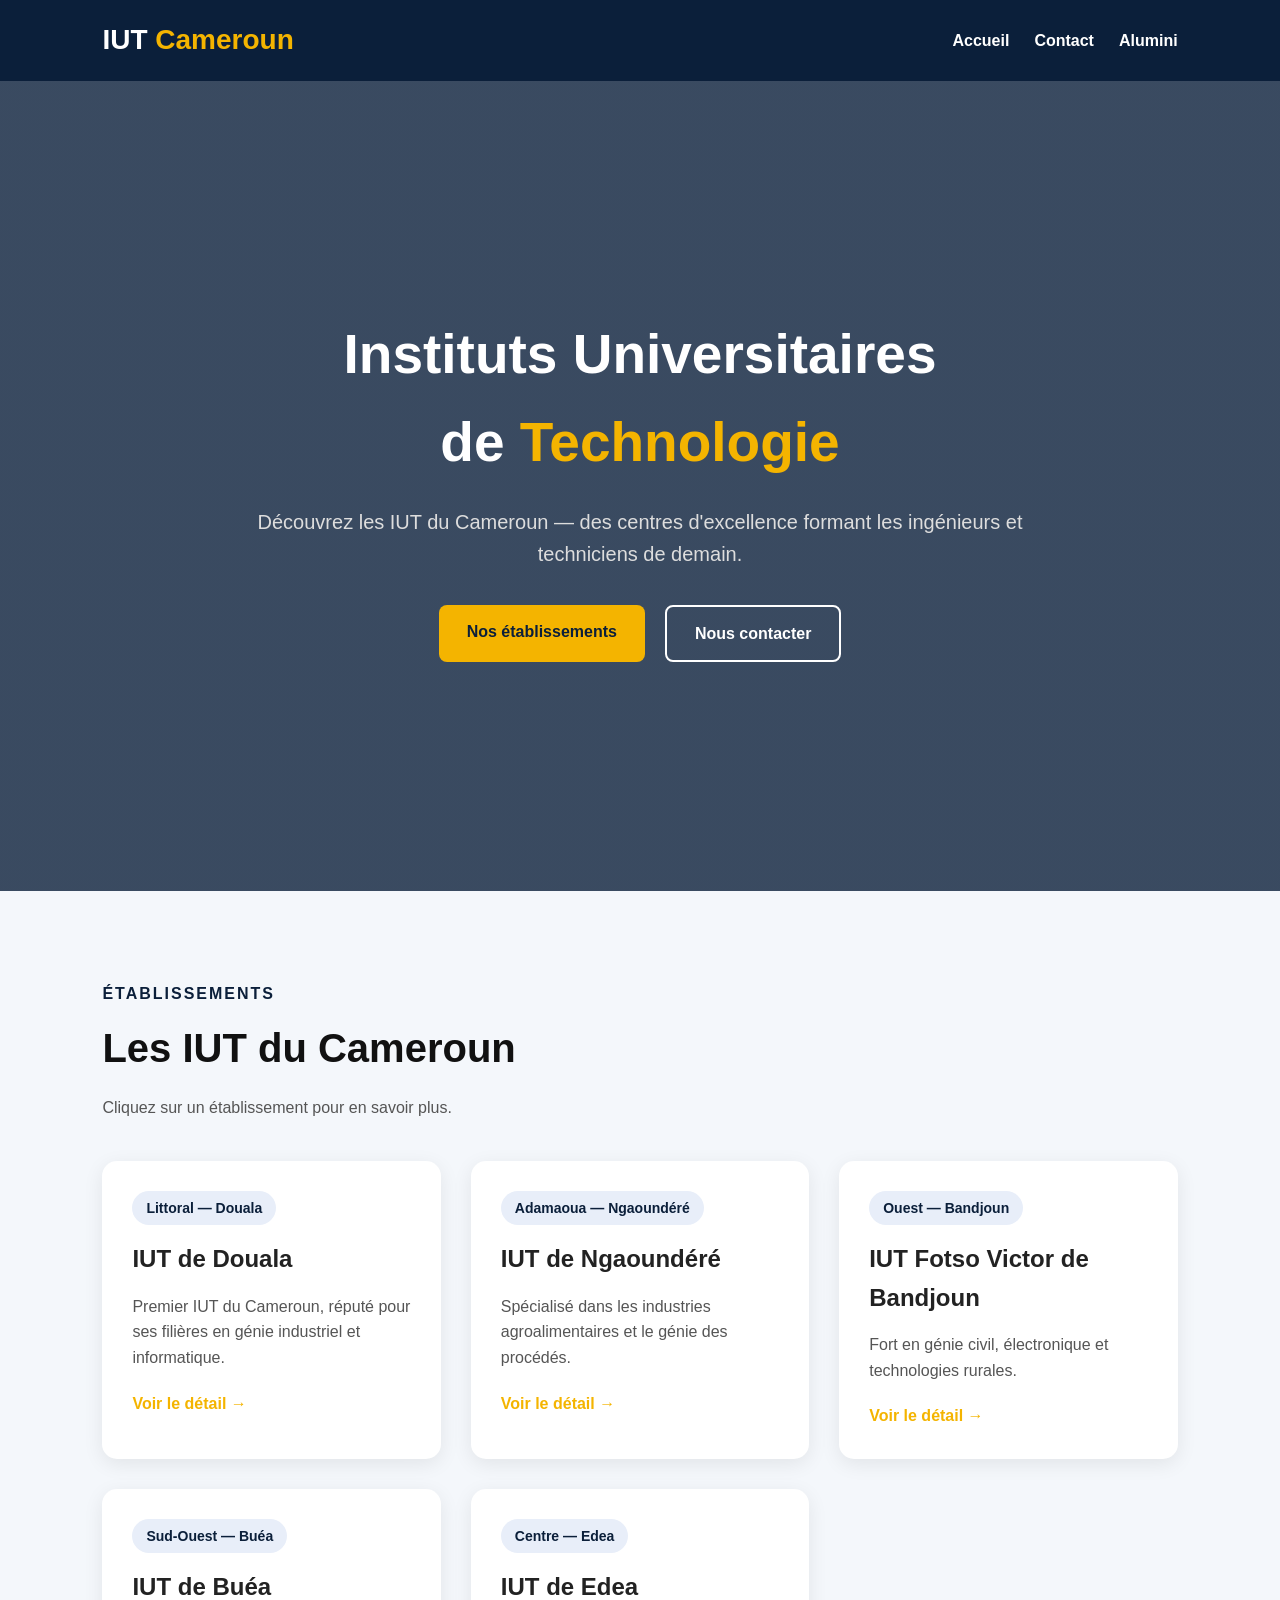
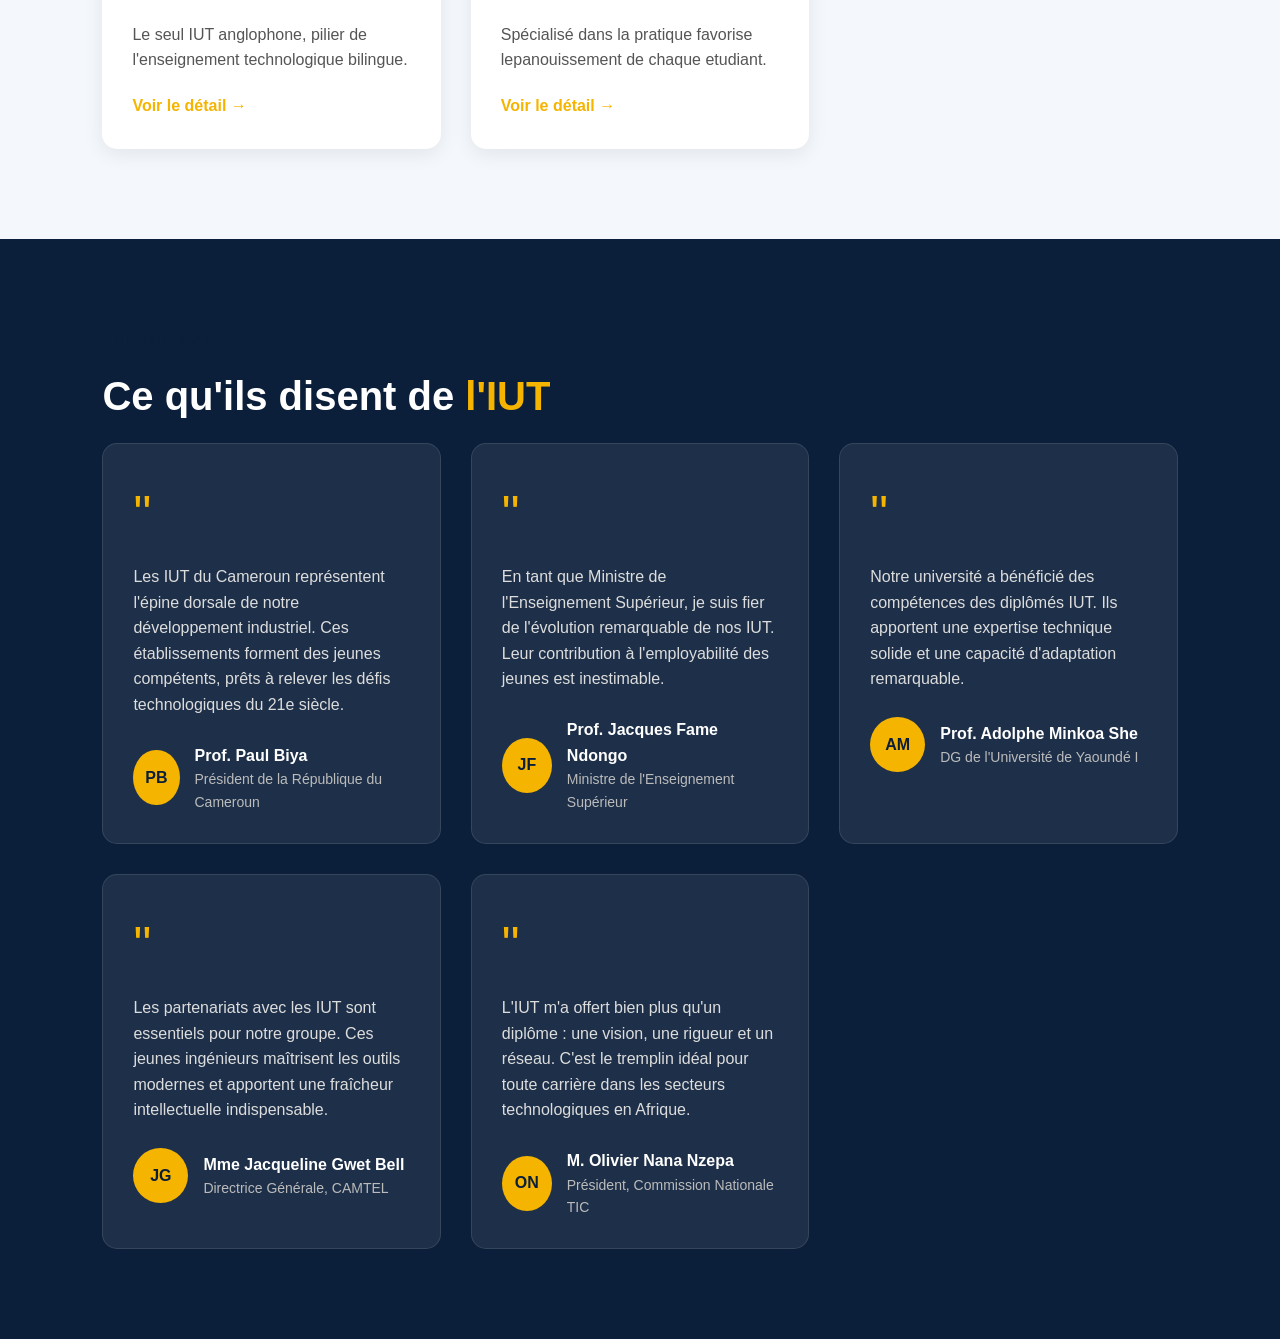
==== index.html @ 18b9422d "Add files via upload" ====
<!doctype html>
<html lang="fr">
  <head>
    <meta charset="UTF-8" />
    <meta name="viewport" content="width=device-width, initial-scale=1.0" />
    <title>IUT Cameroun</title>
    <link rel="stylesheet" href="style2.css" />
  </head>
  <body>
    <!-- NAVBAR -->
    <nav class="navbar">
      <div class="nav-logo">IUT <span>Cameroun</span></div>
      <ul class="nav-links">
        <li><a href="index.html">Accueil</a></li>
        <li><a href="contact.html">Contact</a></li>
        <li><a href="alumini.html">Alumini</a></li>
      </ul>
    </nav>

    <!-- HERO -->
    <section class="hero">
      <div class="hero-content">
        <h1>
          Instituts Universitaires<br />de <span class="gold">Technologie</span>
        </h1>
        <p class="hero-sub">
          Découvrez les IUT du Cameroun — des centres d'excellence formant les
          ingénieurs et techniciens de demain.
        </p>
        <div class="hero-btns">
          <a href="#iuts" class="btn-primary">Nos établissements</a>
          <a href="contact.html" class="btn-outline">Nous contacter</a>
        </div>
      </div>
    </section>

    <!-- LISTE DES IUTs -->
    <section class="section">
      <p class="section-label">Établissements</p>
      <h2 class="section-title">Les IUT du Cameroun</h2>
      <div class="divider"></div>
      <p class="section-sub">
        Cliquez sur un établissement pour en savoir plus.
      </p>

      <div class="grid">
        <a href="iut-douala.html" class="card">
          <span class="card-region">Littoral — Douala</span>
          <h3>IUT de Douala</h3>
          <p>
            Premier IUT du Cameroun, réputé pour ses filières en génie
            industriel et informatique.
          </p>
          <span class="card-link">Voir le détail →</span>
        </a>

        <a href="iut-ngaoundere.html" class="card">
          <span class="card-region">Adamaoua — Ngaoundéré</span>
          <h3>IUT de Ngaoundéré</h3>
          <p>
            Spécialisé dans les industries agroalimentaires et le génie des
            procédés.
          </p>
          <span class="card-link">Voir le détail →</span>
        </a>

        <a href="iut-bandjoun.html" class="card">
          <span class="card-region">Ouest — Bandjoun</span>
          <h3>IUT Fotso Victor de Bandjoun</h3>
          <p>Fort en génie civil, électronique et technologies rurales.</p>
          <span class="card-link">Voir le détail →</span>
        </a>

        <a href="iut-buea.html" class="card">
          <span class="card-region">Sud-Ouest — Buéa</span>
          <h3>IUT de Buéa</h3>
          <p>
            Le seul IUT anglophone, pilier de l'enseignement technologique
            bilingue.
          </p>
          <span class="card-link">Voir le détail →</span>
        </a>

        <a href="iut-edea.html" class="card">
          <span class="card-region">Centre — Edea</span>
          <h3>IUT de Edea</h3>
          <p>
            Spécialisé dans la pratique favorise lepanouissement de chaque
            etudiant.
          </p>
          <span class="card-link">Voir le détail →</span>
        </a>
      </div>
    </section>

    <!-- TÉMOIGNAGES -->
    <section class="section section-dark" id="temoignages">
      <p class="section-label gold">Témoignages</p>
      <h2 class="section-title white">
        Ce qu'ils disent de <span class="gold">l'IUT</span>
      </h2>
      <div class="divider"></div>

      <div class="grid">
        <div class="temoignage-card">
          <p class="quote-icon">"</p>
          <p class="temoignage-text">
            Les IUT du Cameroun représentent l'épine dorsale de notre
            développement industriel. Ces établissements forment des jeunes
            compétents, prêts à relever les défis technologiques du 21e siècle.
          </p>
          <div class="author">
            <div class="avatar">PB</div>
            <div>
              <p class="author-name">Prof. Paul Biya</p>
              <p class="author-role">Président de la République du Cameroun</p>
            </div>
          </div>
        </div>

        <div class="temoignage-card">
          <p class="quote-icon">"</p>
          <p class="temoignage-text">
            En tant que Ministre de l'Enseignement Supérieur, je suis fier de
            l'évolution remarquable de nos IUT. Leur contribution à
            l'employabilité des jeunes est inestimable.
          </p>
          <div class="author">
            <div class="avatar">JF</div>
            <div>
              <p class="author-name">Prof. Jacques Fame Ndongo</p>
              <p class="author-role">Ministre de l'Enseignement Supérieur</p>
            </div>
          </div>
        </div>

        <div class="temoignage-card">
          <p class="quote-icon">"</p>
          <p class="temoignage-text">
            Notre université a bénéficié des compétences des diplômés IUT. Ils
            apportent une expertise technique solide et une capacité
            d'adaptation remarquable.
          </p>
          <div class="author">
            <div class="avatar">AM</div>
            <div>
              <p class="author-name">Prof. Adolphe Minkoa She</p>
              <p class="author-role">DG de l'Université de Yaoundé I</p>
            </div>
          </div>
        </div>

        <div class="temoignage-card">
          <p class="quote-icon">"</p>
          <p class="temoignage-text">
            Les partenariats avec les IUT sont essentiels pour notre groupe. Ces
            jeunes ingénieurs maîtrisent les outils modernes et apportent une
            fraîcheur intellectuelle indispensable.
          </p>
          <div class="author">
            <div class="avatar">JG</div>
            <div>
              <p class="author-name">Mme Jacqueline Gwet Bell</p>
              <p class="author-role">Directrice Générale, CAMTEL</p>
            </div>
          </div>
        </div>

        <div class="temoignage-card">
          <p class="quote-icon">"</p>
          <p class="temoignage-text">
            L'IUT m'a offert bien plus qu'un diplôme : une vision, une rigueur
            et un réseau. C'est le tremplin idéal pour toute carrière dans les
            secteurs technologiques en Afrique.
          </p>
          <div class="author">
            <div class="avatar">ON</div>
            <div>
              <p class="author-name">M. Olivier Nana Nzepa</p>
              <p class="author-role">Président, Commission Nationale TIC</p>
            </div>
          </div>
        </div>
      </div>
    </section>
  </body>
</html>
---- style2.css ----
/* ===== RESET ===== */
*{
    margin: 0;
    padding: 0;
    box-sizing: border-box;
}

html{
    scroll-behavior: smooth;
}

body{
    font-family: Arial, Helvetica, sans-serif;
    background: #f4f7fb;
    color: #222;
    line-height: 1.6;
}

/* ===== NAVBAR ===== */
.navbar{
    width: 100%;
    background: #0b1f3a;
    display: flex;
    justify-content: space-between;
    align-items: center;
    padding: 18px 8%;
    position: sticky;
    top: 0;
    z-index: 1000;
}

.nav-logo{
    color: white;
    font-size: 28px;
    font-weight: bold;
}

.nav-logo span{
    color: #f4b400;
}

.nav-links{
    display: flex;
    list-style: none;
    gap: 25px;
}

.nav-links a{
    text-decoration: none;
    color: white;
    font-weight: 600;
    transition: 0.3s;
}

.nav-links a:hover{
    color: #f4b400;
}

/* ===== HERO ===== */
.hero{
    min-height: 90vh;
    background: linear-gradient(
        rgba(11,31,58,0.8),
        rgba(11,31,58,0.8)
    ),
    url("https://images.unsplash.com/photo-1523050854058-8df90110c9f1?q=80&w=1200&auto=format&fit=crop");
    
    background-size: cover;
    background-position: center;
    
    display: flex;
    align-items: center;
    justify-content: center;
    text-align: center;
    padding: 40px;
}

.hero-content{
    max-width: 800px;
}

.hero h1{
    color: white;
    font-size: 55px;
    margin-bottom: 20px;
}

.gold{
    color: #f4b400;
}

.hero-sub{
    color: #ddd;
    font-size: 20px;
    margin-bottom: 35px;
}

/* ===== BUTTONS ===== */
.hero-btns{
    display: flex;
    justify-content: center;
    gap: 20px;
    flex-wrap: wrap;
}

.btn-primary,
.btn-outline{
    padding: 14px 28px;
    border-radius: 8px;
    text-decoration: none;
    font-weight: bold;
    transition: 0.3s;
}

.btn-primary{
    background: #f4b400;
    color: #0b1f3a;
}

.btn-primary:hover{
    background: white;
}

.btn-outline{
    border: 2px solid white;
    color: white;
}

.btn-outline:hover{
    background: white;
    color: #0b1f3a;
}

/* ===== GENERAL SECTION ===== */
.section{
    padding: 90px 8%;
}

.section-dark{
    background: #0b1f3a;
}

.section-label{
    color: #0b1f3a;
    font-weight: bold;
    text-transform: uppercase;
    margin-bottom: 10px;
    letter-spacing: 2px;
}

.section-title{
    font-size: 40px;
    margin-bottom: 15px;
    color: #111;
}

.section-sub{
    color: #555;
    max-width: 700px;
    margin-bottom: 40px;
}

.white{
    color: white;
}


/* ===== GRID ===== */
.grid{
    display: grid;
    grid-template-columns: repeat(auto-fit, minmax(280px,1fr));
    gap: 30px;
}

/* ===== CARDS ===== */
.card{
    background: white;
    border-radius: 15px;
    padding: 30px;
    text-decoration: none;
    color: #222;
    box-shadow: 0 5px 20px rgba(0,0,0,0.08);
    transition: 0.3s;
}

.card:hover{
    transform: translateY(-10px);
}

.card-region{
    display: inline-block;
    background: #e8eef9;
    color: #0b1f3a;
    padding: 6px 14px;
    border-radius: 30px;
    font-size: 14px;
    margin-bottom: 15px;
    font-weight: bold;
}

.card h3{
    margin-bottom: 15px;
    font-size: 24px;
}

.card p{
    color: #555;
    margin-bottom: 20px;
}

.card-link{
    color: #f4b400;
    font-weight: bold;
}

/* ===== TEMOIGNAGES ===== */
.temoignage-card{
    background: rgba(255,255,255,0.08);
    border: 1px solid rgba(255,255,255,0.1);
    border-radius: 15px;
    padding: 30px;
    color: white;
    transition: 0.3s;
}

.temoignage-card:hover{
    transform: translateY(-8px);
}

.quote-icon{
    font-size: 50px;
    color: #f4b400;
    margin-bottom: 10px;
}

.temoignage-text{
    margin-bottom: 25px;
    color: #ddd;
}

.author{
    display: flex;
    align-items: center;
    gap: 15px;
}

.avatar{
    width: 55px;
    height: 55px;
    border-radius: 50%;
    background: #f4b400;
    color: #0b1f3a;
    display: flex;
    align-items: center;
    justify-content: center;
    font-weight: bold;
}

.author-name{
    font-weight: bold;
}

.author-role{
    color: #bbb;
    font-size: 14px;
}

/* ===== FOOTER ===== */
footer{
    background: #061325;
    color: white;
    text-align: center;
    padding: 25px;
}

/* ===== RESPONSIVE ===== */
@media(max-width: 768px){

    .navbar{
        flex-direction: column;
        gap: 15px;
    }

    .nav-links{
        flex-direction: column;
        text-align: center;
    }

    .hero h1{
        font-size: 38px;
    }

    .hero-sub{
        font-size: 17px;
    }

    .section-title{
        font-size: 30px;
    }
}
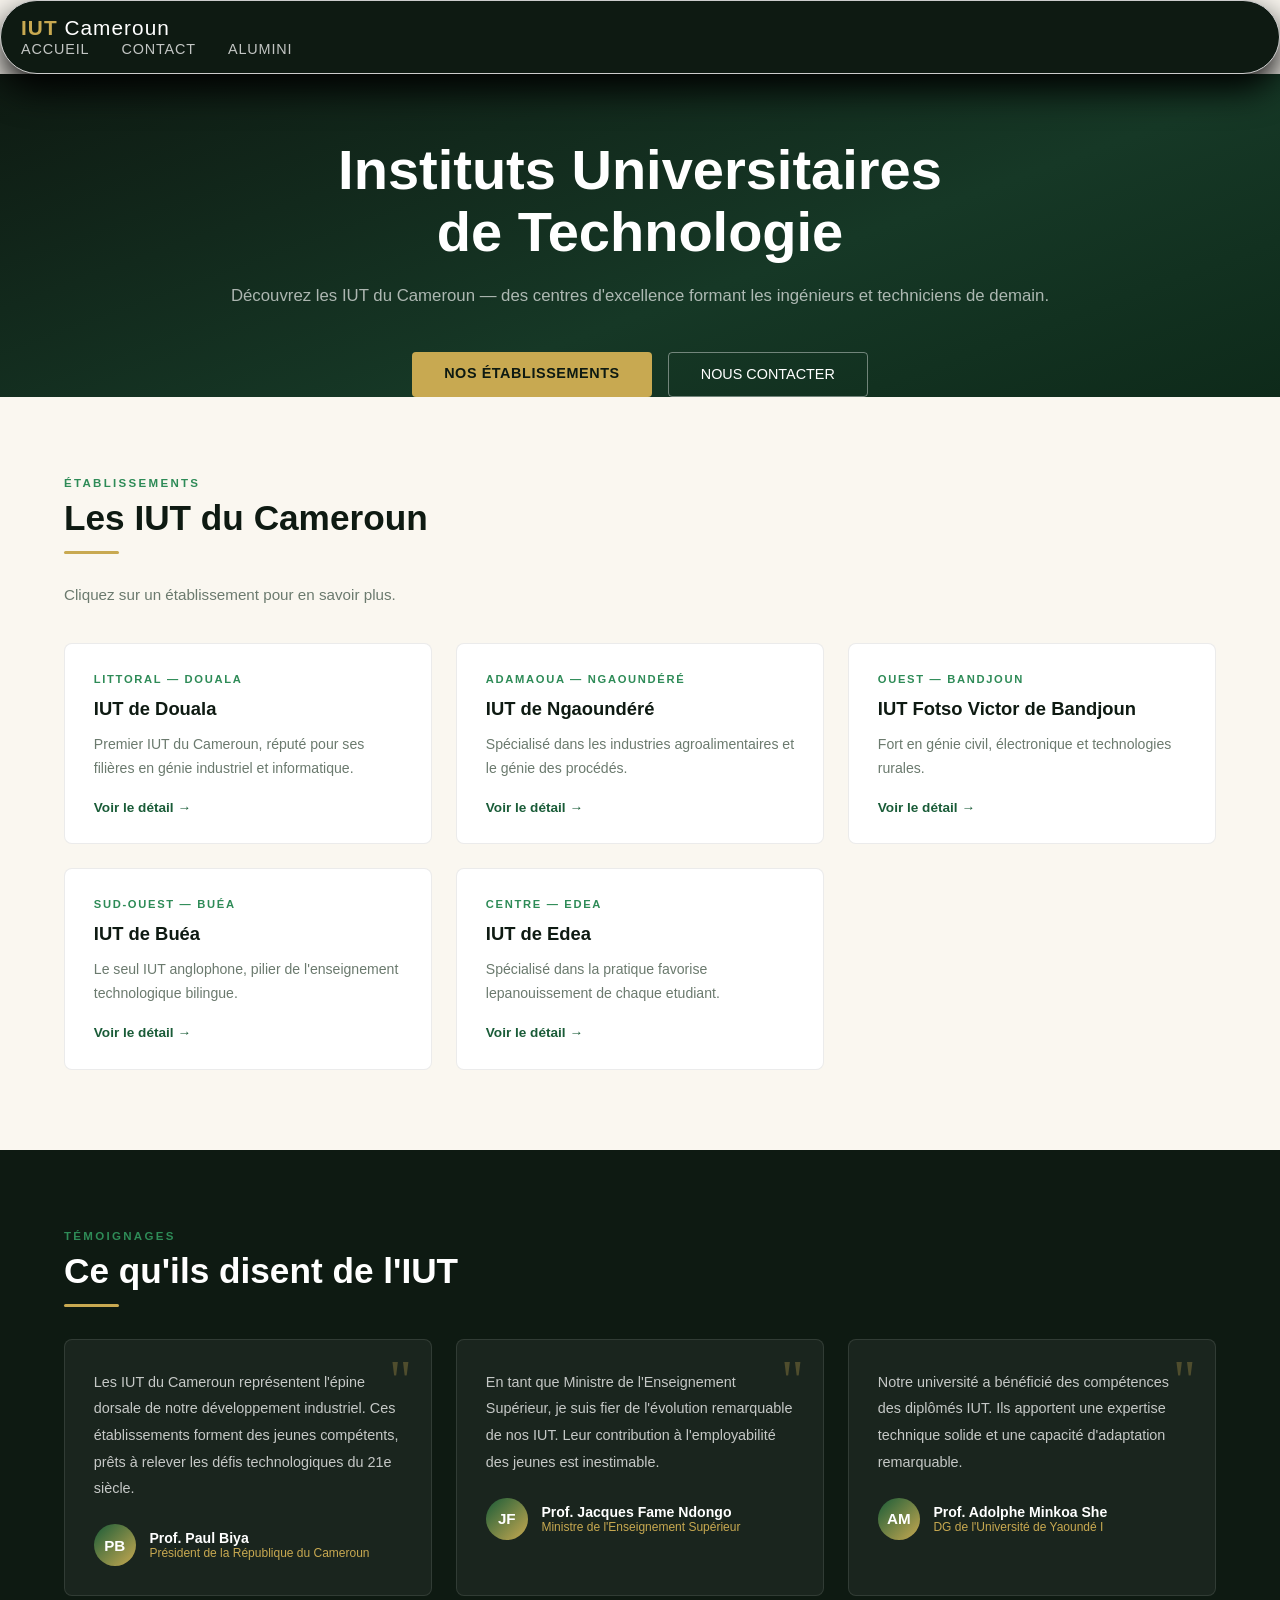
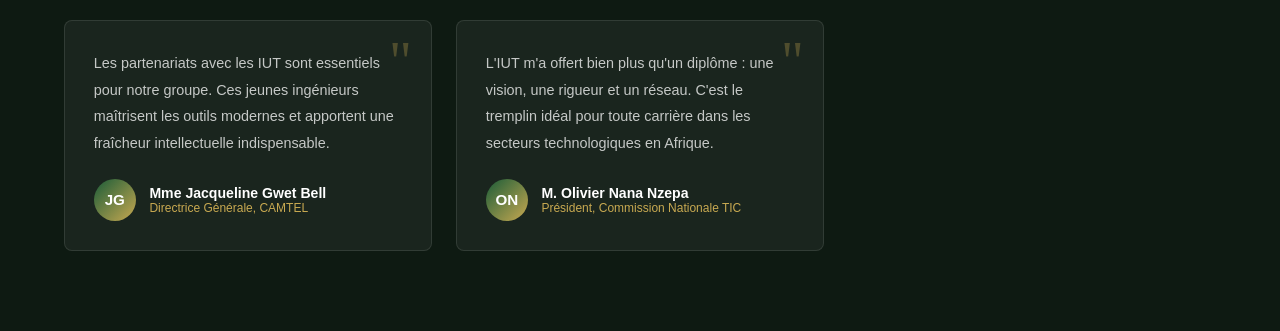
==== commit 30937168: "Update index.html" ====
--- a/index.html
+++ b/index.html
@@ -4,7 +4,7 @@
     <meta charset="UTF-8" />
     <meta name="viewport" content="width=device-width, initial-scale=1.0" />
     <title>IUT Cameroun</title>
-    <link rel="stylesheet" href="style2.css" />
+    <link rel="stylesheet" href="style.css" />
   </head>
   <body>
     <!-- NAVBAR -->
--- a/style.css
+++ b/style.css
@@ -0,0 +1,560 @@
+/* ── RESET & BASE ── */
+* {
+  margin: 0;
+  padding: 0;
+  box-sizing: border-box;
+}
+
+
+body {
+  font-family: Arial, sans-serif;
+  background: #faf7f0;
+  color: #0e1a12;
+}
+
+
+/* ── NAVBAR ── */
+.navbar { 
+  position: relative;
+  padding: 15px 20px;
+  background: #0e1a12;
+  border-radius: 60px;
+  backdrop-filter: blur(15px);
+  box-shadow: 0 15px 35px black;
+  border: 0.5px solid #ccc;
+  
+}
+
+.nav-logo {
+  font-size: 1.3rem;
+  font-weight: 900;
+  color: #c8a951;
+  letter-spacing: 0.05em;
+}
+
+.nav-logo span {
+  color: #ffffff;
+  font-weight: 400;
+}
+
+.nav-links {
+  list-style: none;
+  display: flex;
+  gap: 2rem;
+}
+
+.nav-links a {
+  color: rgba(255,255,255,0.75);
+  text-decoration: none;
+  font-size: 0.9rem;
+  font-weight: 500;
+  text-transform: uppercase;
+  letter-spacing: 0.06em;
+}
+
+.nav-links a:hover {
+  color: #c8a951;
+}
+
+/* ── HERO ── */
+.hero {
+  background: linear-gradient(160deg, #0e1a12 0%, #163826 60%, #0e2a1a 100%);
+  display: flex;
+  align-items: center;
+  justify-content: center;
+  text-align: center;
+  padding: 0 5%;
+  padding-top: 65px;
+}
+
+
+
+.badge {
+  display: inline-block;
+  border: 1px solid #c8a951;
+  color: #c8a951;
+  font-size: 0.75rem;
+  font-weight: 600;
+  letter-spacing: 0.15em;
+  text-transform: uppercase;
+  padding: 0.4rem 1.2rem;
+  border-radius: 50px;
+  margin-bottom: 1.8rem;
+}
+
+.hero h1 {
+  font-size: 3.5rem;
+  font-weight: 900;
+  color: #ffffff;
+  line-height: 1.1;
+  margin-bottom: 1.2rem;
+}
+
+.hero-sub {
+  font-size: 1.05rem;
+  color: rgba(255,255,255,0.65);
+  line-height: 1.8;
+  margin-bottom: 2.5rem;
+}
+
+.hero-btns {
+  display: flex;
+  gap: 1rem;
+  justify-content: center;
+  flex-wrap: wrap;
+}
+
+.btn-primary {
+  background: #c8a951;
+  color: #0e1a12;
+  padding: 0.85rem 2rem;
+  border-radius: 4px;
+  font-weight: 700;
+  font-size: 0.9rem;
+  text-transform: uppercase;
+  text-decoration: none;
+  letter-spacing: 0.04em;
+  transition: opacity 0.2s;
+}
+
+.btn-primary:hover {
+  opacity: 0.85;
+}
+
+.btn-outline {
+  background: transparent;
+  color: #ffffff;
+  padding: 0.85rem 2rem;
+  border-radius: 4px;
+  font-size: 0.9rem;
+  text-transform: uppercase;
+  text-decoration: none;
+  
+  border: 1px solid rgba(255,255,255,0.4);
+  transition: border-color 0.2s, color 0.2s;
+}
+
+.btn-outline:hover {
+  border-color: #c8a951;
+  color: #c8a951;
+}
+
+/* ── SECTIONS ── */
+.section {
+  padding: 5rem 5%;
+  background: #faf7f0;
+}
+
+.section-dark {
+  background: #0e1a12;
+}
+
+.section-label {
+  font-size: 0.72rem;
+  font-weight: 700;
+  letter-spacing: 0.2em;
+  text-transform: uppercase;
+  color: #2e8b57;
+  margin-bottom: 0.6rem;
+}
+
+
+
+.section-title {
+  font-size: 2.2rem;
+  font-weight: 900;
+  color: #0e1a12;
+  margin-bottom: 0.8rem;
+}
+
+.section-title.white {
+  color: #ffffff;
+}
+
+.section-sub {
+  font-size: 0.95rem;
+  color: #6b7a6e;
+  margin-bottom: 2.5rem;
+  max-width: 500px;
+}
+
+.divider {
+  width: 55px;
+  height: 3px;
+  background: #c8a951;
+  border-radius: 2px;
+  margin-bottom: 2rem;
+}
+
+/* ── GRID ── */
+.grid {
+  display: grid;
+  grid-template-columns: repeat(auto-fill, minmax(280px, 1fr));
+  gap: 1.5rem;
+}
+
+/* ── CARDS IUT ── */
+.card {
+  background: #ffffff;
+  border: 1px solid rgba(0,0,0,0.08);
+  border-radius: 8px;
+  padding: 1.8rem;
+  text-decoration: none;
+  color: #0e1a12;
+  display: flex;
+  flex-direction: column;
+  gap: 0.8rem;
+  transition: transform 0.25s, box-shadow 0.25s, border-color 0.25s;
+}
+
+.card:hover {
+  transform: translateY(-5px);
+  box-shadow: 0 12px 32px rgba(0,0,0,0.1);
+  border-color: #1a5c38;
+}
+
+.card-region {
+  font-size: 0.7rem;
+  font-weight: 700;
+  letter-spacing: 0.15em;
+  text-transform: uppercase;
+  color: #2e8b57;
+}
+
+.card h3 {
+  font-size: 1.15rem;
+  font-weight: 700;
+}
+
+.card p {
+  font-size: 0.88rem;
+  color: #6b7a6e;
+  line-height: 1.7;
+  flex: 1;
+}
+
+.card-link {
+  font-size: 0.85rem;
+  font-weight: 600;
+  color: #1a5c38;
+  margin-top: 0.4rem;
+}
+
+/* ── TÉMOIGNAGES ── */
+.temoignage-card {
+  background: rgba(255,255,255,0.05);
+  border: 1px solid rgba(255,255,255,0.1);
+  border-radius: 8px;
+  padding: 1.8rem;
+  position: relative;
+  transition: background 0.25s;
+}
+
+.temoignage-card:hover {
+  background: rgba(255,255,255,0.08);
+  border-color: rgba(200,169,81,0.35);
+}
+
+.quote-icon {
+  font-size: 3.5rem;
+  line-height: 1;
+  color: #c8a951;
+  opacity: 0.3;
+  position: absolute;
+  top: 0.8rem;
+  right: 1.2rem;
+  font-family: Georgia, serif;
+}
+
+.temoignage-text {
+  font-size: 0.9rem;
+  color: rgba(255,255,255,0.75);
+  line-height: 1.85;
+  margin-bottom: 1.4rem;
+}
+
+.author {
+  display: flex;
+  align-items: center;
+  gap: 0.85rem;
+}
+
+.avatar {
+  width: 42px;
+  height: 42px;
+  border-radius: 50%;
+  background: linear-gradient(135deg, #1a5c38, #c8a951);
+  display: flex;
+  align-items: center;
+  justify-content: center;
+  font-weight: 700;
+  color: #ffffff;
+  font-size: 0.95rem;
+  flex-shrink: 0;
+}
+
+.author-name {
+  color: #ffffff;
+  font-size: 0.88rem;
+  font-weight: 600;
+}
+
+.author-role {
+  color: #c8a951;
+  font-size: 0.75rem;
+}
+
+/* ── FOOTER ── */
+footer {
+  background: #0e1a12;
+  color: rgba(255,255,255,0.4);
+  text-align: center;
+  padding: 2rem 5%;
+  font-size: 0.82rem;
+}
+
+/* ── PAGES DÉTAIL IUT ── */
+.detail-hero {
+  background: linear-gradient(135deg, #1a5c38 0%, #0e2a1a 100%);
+  padding: 7rem 5% 3rem;
+  color: #ffffff;
+}
+
+.detail-hero .region {
+  font-size: 0.72rem;
+  font-weight: 700;
+  letter-spacing: 0.18em;
+  text-transform: uppercase;
+  color: #c8a951;
+  margin-bottom: 0.5rem;
+}
+
+.detail-hero h1 {
+  font-size: 2.5rem;
+  font-weight: 900;
+  margin-bottom: 0.5rem;
+}
+
+.detail-hero p {
+  color: rgba(255,255,255,0.65);
+  font-size: 0.95rem;
+}
+
+.detail-body {
+  padding: 3rem 5%;
+  max-width: 900px;
+}
+
+.detail-section-title {
+  font-size: 0.72rem;
+  font-weight: 700;
+  letter-spacing: 0.15em;
+  text-transform: uppercase;
+  color: #1a5c38;
+  margin-bottom: 0.7rem;
+  margin-top: 2rem;
+}
+
+.detail-desc {
+  font-size: 0.95rem;
+  color: #6b7a6e;
+  line-height: 1.8;
+}
+
+.tags {
+  display: flex;
+  flex-wrap: wrap;
+  gap: 0.5rem;
+  margin-top: 0.5rem;
+}
+
+.tag {
+  background: rgba(26,92,56,0.1);
+  color: #1a5c38;
+  font-size: 0.78rem;
+  font-weight: 600;
+  padding: 0.3rem 0.9rem;
+  border-radius: 50px;
+}
+
+.contact-info {
+  margin-top: 0.8rem;
+  display: flex;
+  flex-direction: column;
+  gap: 0.6rem;
+}
+
+.contact-info p {
+  font-size: 0.9rem;
+  color: #0e1a12;
+}
+
+.contact-info span {
+  font-weight: 600;
+  color: #1a5c38;
+}
+
+.back-link {
+  display: inline-block;
+  margin-top: 2.5rem;
+  color: #1a5c38;
+  font-weight: 600;
+  text-decoration: none;
+  font-size: 0.9rem;
+}
+
+.back-link:hover {
+  text-decoration: underline;
+}
+
+/* ── PAGE CONTACT ── */
+.contact-grid {
+  display: grid;
+  grid-template-columns: repeat(auto-fill, minmax(270px, 1fr));
+  gap: 1.5rem;
+}
+
+.contact-card {
+  background: #ffffff;
+  border: 1px solid rgba(0,0,0,0.08);
+  border-radius: 8px;
+  padding: 1.8rem;
+}
+
+.contact-card h3 {
+  font-size: 1.1rem;
+  font-weight: 700;
+  margin-bottom: 0.3rem;
+}
+
+.contact-card .city {
+  font-size: 0.7rem;
+  font-weight: 700;
+  letter-spacing: 0.15em;
+  text-transform: uppercase;
+  color: #2e8b57;
+  margin-bottom: 1.2rem;
+}
+
+.contact-item {
+  font-size: 0.86rem;
+  color: #6b7a6e;
+  margin-bottom: 0.6rem;
+  line-height: 1.6;
+}
+
+.contact-item a {
+  color: #6b7a6e;
+  text-decoration: none;
+}
+
+.contact-item a:hover {
+  color: #1a5c38;
+}
+
+/* ── PAGE ALUMNI ── */
+.alumni-grid {
+  display: grid;
+  grid-template-columns: repeat(auto-fill, minmax(280px, 1fr));
+  gap: 1.5rem;
+}
+
+.alumni-card {
+  background: #ffffff;
+  border: 1px solid rgba(0,0,0,0.08);
+  border-radius: 8px;
+  overflow: hidden;
+  transition: transform 0.25s, box-shadow 0.25s;
+}
+
+.alumni-card:hover {
+  transform: translateY(-4px);
+  box-shadow: 0 12px 32px rgba(0,0,0,0.09);
+}
+
+.alumni-header {
+  background: linear-gradient(135deg, #1a5c38 0%, #0e2a1a 100%);
+  padding: 1.3rem 1.5rem;
+  display: flex;
+  align-items: center;
+  gap: 1rem;
+}
+
+.alumni-rank {
+  font-size: 2rem;
+  font-weight: 900;
+  color: rgba(255,255,255,0.15);
+  line-height: 1;
+}
+
+.alumni-avatar {
+  width: 48px;
+  height: 48px;
+  border-radius: 50%;
+  background: rgba(200,169,81,0.2);
+  border: 2px solid #c8a951;
+  display: flex;
+  align-items: center;
+  justify-content: center;
+  font-weight: 700;
+  color: #c8a951;
+  font-size: 1.1rem;
+  flex-shrink: 0;
+}
+
+.alumni-header-info h3 {
+  color: #ffffff;
+  font-size: 0.95rem;
+  font-weight: 600;
+}
+
+.alumni-header-info span {
+  color: #c8a951;
+  font-size: 0.75rem;
+}
+
+.alumni-body {
+  padding: 1.4rem;
+}
+
+.alumni-meta {
+  font-size: 0.84rem;
+  color: #6b7a6e;
+  line-height: 1.8;
+  margin-bottom: 0.9rem;
+}
+
+.alumni-meta strong {
+  color: #0e1a12;
+}
+
+.alumni-note {
+  display: inline-block;
+  background: rgba(26,92,56,0.08);
+  color: #1a5c38;
+  font-size: 1.2rem;
+  font-weight: 900;
+  padding: 0.4rem 0.9rem;
+  border-radius: 6px;
+  margin-bottom: 0.9rem;
+}
+
+.alumni-projet {
+  font-size: 0.82rem;
+  color: #6b7a6e;
+  line-height: 1.6;
+  border-top: 1px solid rgba(0,0,0,0.06);
+  padding-top: 0.9rem;
+}
+
+.alumni-projet strong {
+  color: #0e1a12;
+}
+
+/* ── RESPONSIVE ── */
+@media (max-width: 600px) {
+  .hero h1 { font-size: 2.2rem; }
+  .section-title { font-size: 1.7rem; }
+  .nav-links { display: none; }
+  .detail-hero h1 { font-size: 1.8rem; }
+}
